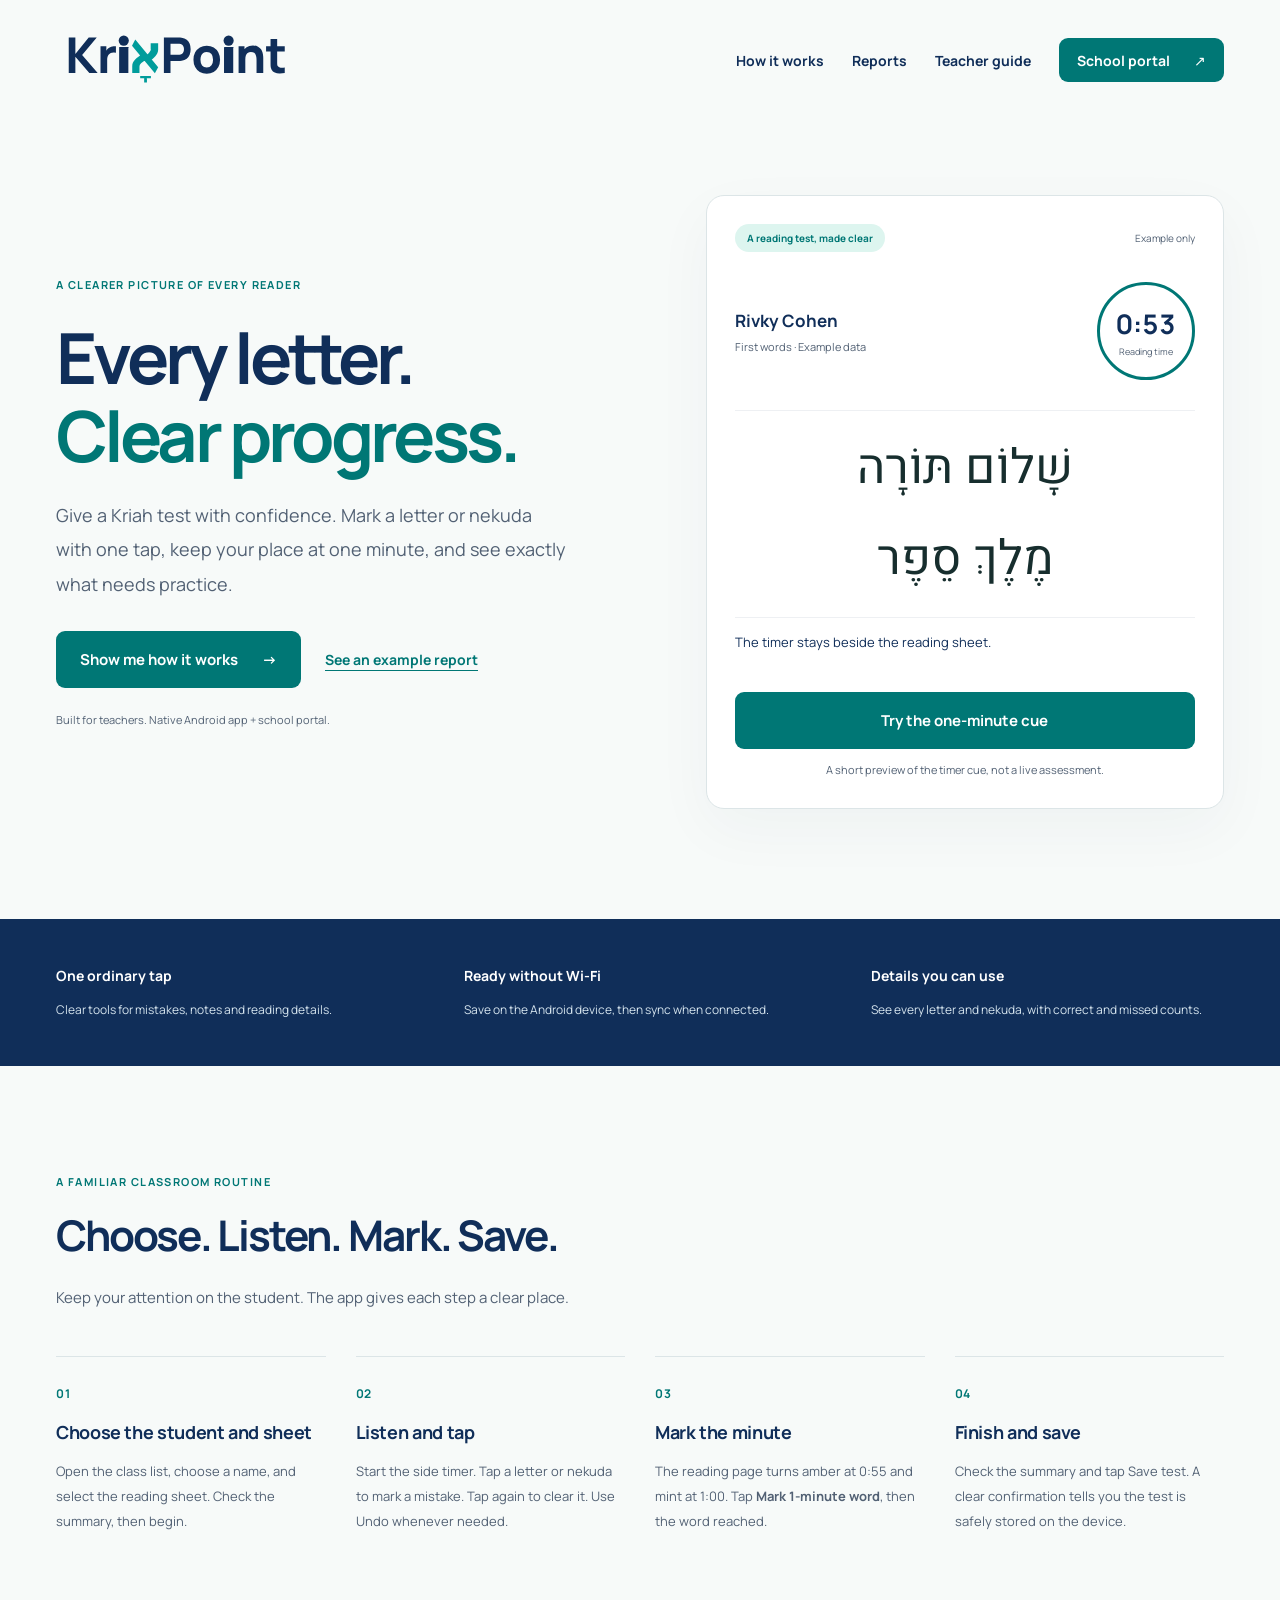
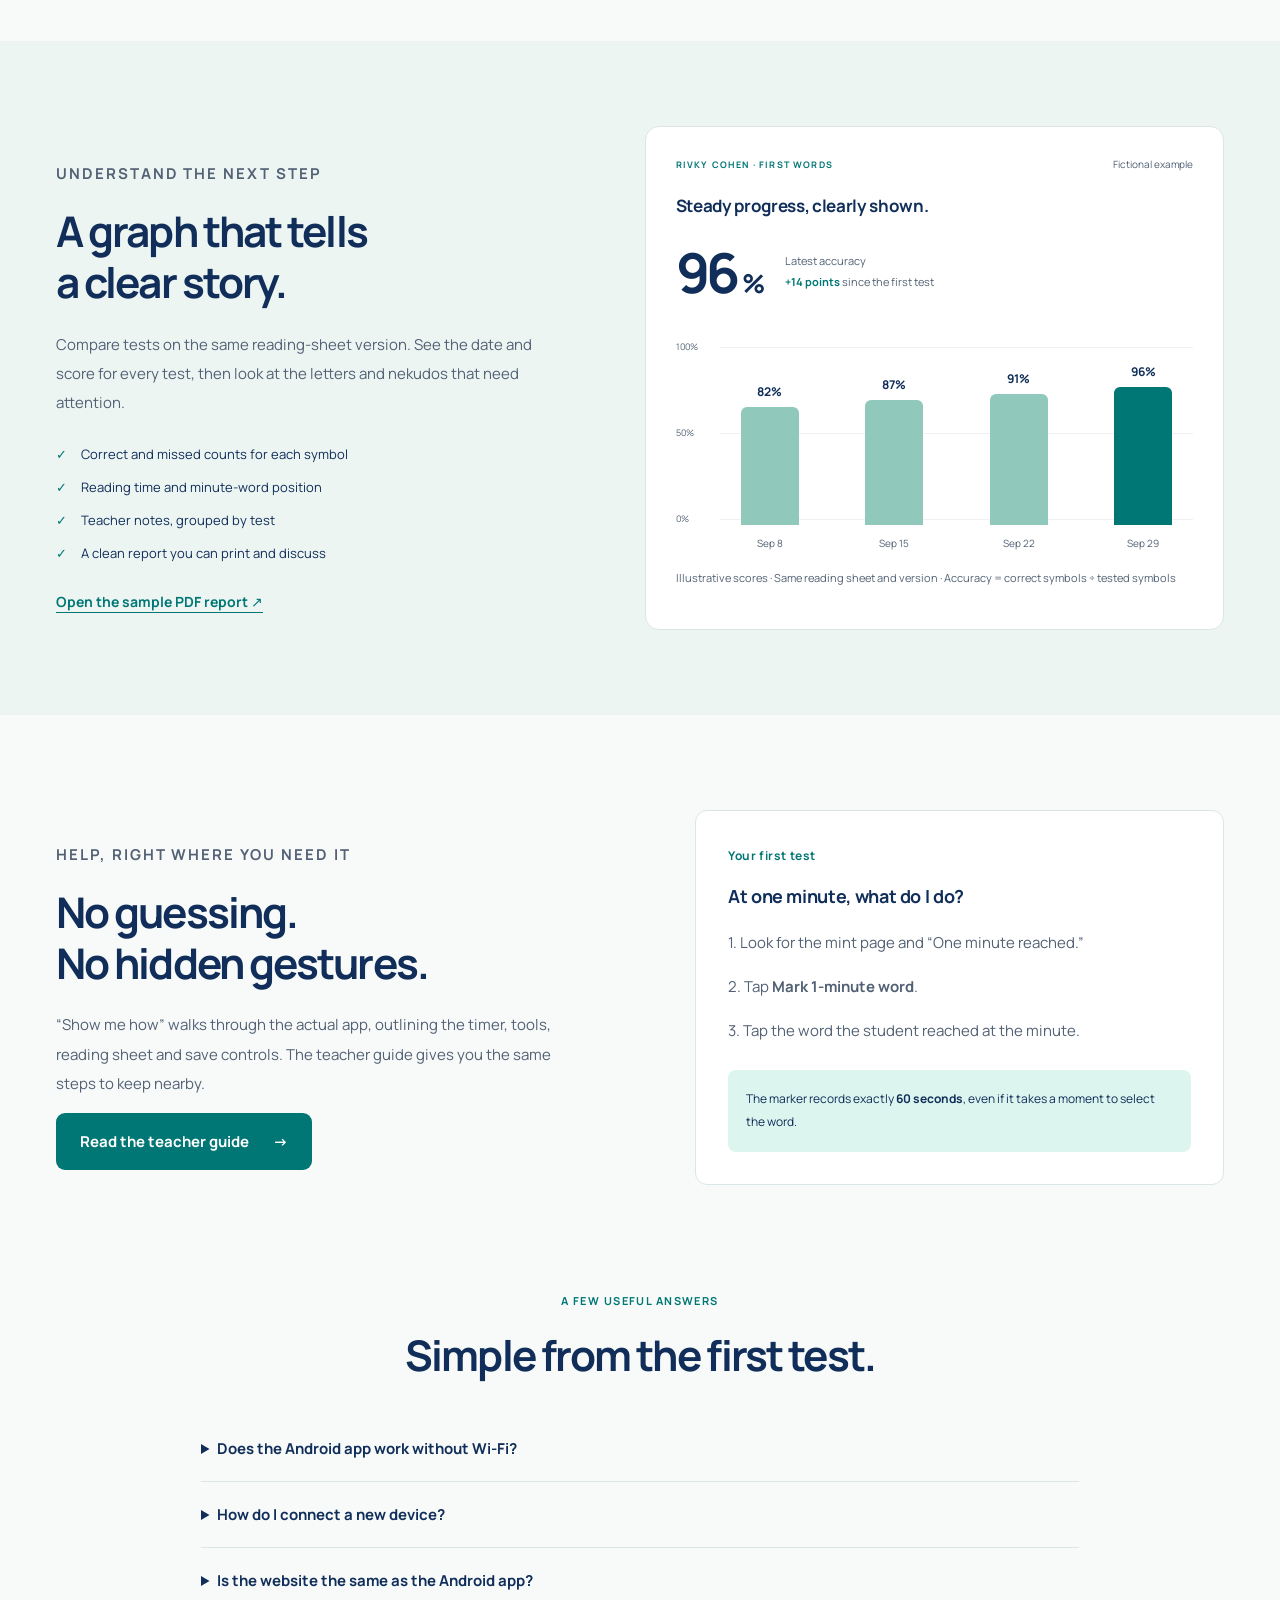
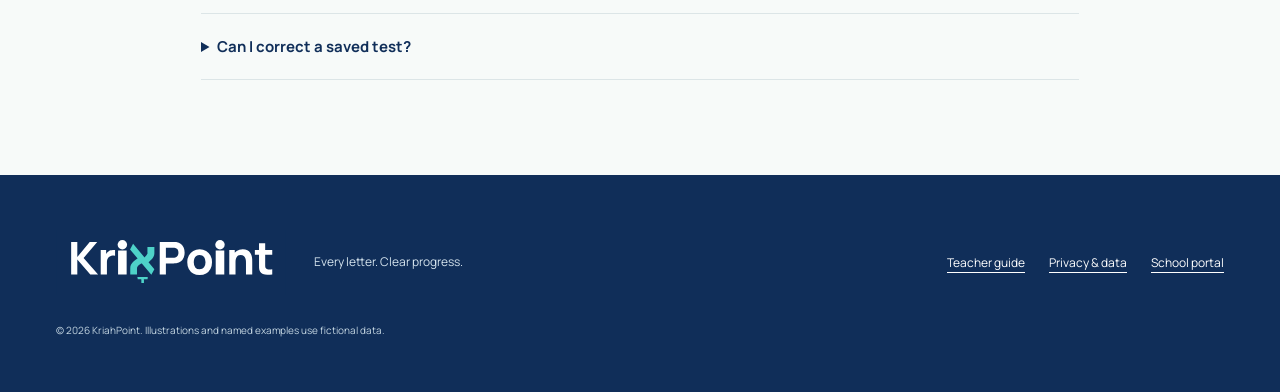
==== index.html @ 3f29a815 "Publish KriahPoint website, teacher guide and fictional report examples" ====
<!doctype html>
<html lang="en">
  <head>
    <meta charset="utf-8" />
    <meta name="viewport" content="width=device-width, initial-scale=1" />
    <meta name="theme-color" content="#102E59" />
    <meta
      name="description"
      content="KriahPoint helps teachers give clear Hebrew reading assessments, record each letter and nekuda, and see every student's progress."
    />
    <link rel="canonical" href="https://kriahpoint.com/" />
    <link rel="icon" href="/brand/favicon.ico" type="image/x-icon" />
    <link rel="stylesheet" href="/site.css" />
    <title>KriahPoint — Every letter. Clear progress.</title>
  </head>
  <body>
    <a class="skip" href="#main">Skip to content</a>
    <header class="nav wrap">
      <a href="/" aria-label="KriahPoint home"
        ><img
          class="logo"
          src="/brand/kriahpoint-primary.svg"
          alt="KriahPoint"
          width="240"
          height="68"
      /></a>
      <nav aria-label="Main navigation">
        <a href="#how-it-works">How it works</a><a href="#reports">Reports</a
        ><a href="/guide/">Teacher guide</a
        ><a class="button small" href="/portal/">School portal <span aria-hidden="true">↗</span></a>
      </nav>
    </header>
    <main id="main">
      <section class="hero wrap">
        <div class="hero-copy">
          <p class="eyebrow">A clearer picture of every reader</p>
          <h1>Every letter.<br /><span>Clear progress.</span></h1>
          <p class="intro">
            Give a Kriah test with confidence. Mark a letter or nekuda with one tap, keep your place
            at one minute, and see exactly what needs practice.
          </p>
          <div class="actions">
            <a class="button" href="/guide/"
              >Show me how it works <span aria-hidden="true">→</span></a
            ><a class="quiet" href="#reports">See an example report</a>
          </div>
          <p class="fine">Built for teachers. Native Android app + school portal.</p>
        </div>
        <div class="reading-card" id="reading-demo">
          <div class="card-top">
            <span class="pill">A reading test, made clear</span
            ><span class="example">Example only</span>
          </div>
          <div class="reader">
            <div><strong>Rivky Cohen</strong><span>First words · Example data</span></div>
            <div class="demo-clock">
              <strong id="clock">0:53</strong><span id="clock-label">Reading time</span>
            </div>
          </div>
          <div class="hebrew" lang="he" dir="rtl">שָׁלוֹם תּוֹרָה<br />מֶלֶךְ סֵפֶר</div>
          <p class="demo-instruction" id="cue">The timer stays beside the reading sheet.</p>
          <button class="button" id="try-cue" type="button">Try the one-minute cue</button>
          <p class="fine">A short preview of the timer cue, not a live assessment.</p>
        </div>
      </section>
      <section class="assurances">
        <div class="wrap assurance-grid">
          <p>
            <strong>One ordinary tap</strong
            ><span>Clear tools for mistakes, notes and reading details.</span>
          </p>
          <p>
            <strong>Ready without Wi-Fi</strong
            ><span>Save on the Android device, then sync when connected.</span>
          </p>
          <p>
            <strong>Details you can use</strong
            ><span>See every letter and nekuda, with correct and missed counts.</span>
          </p>
        </div>
      </section>
      <section id="how-it-works" class="section wrap">
        <div class="section-heading">
          <p class="eyebrow">A familiar classroom routine</p>
          <h2>Choose. Listen. Mark. Save.</h2>
          <p>Keep your attention on the student. The app gives each step a clear place.</p>
        </div>
        <div class="steps">
          <article>
            <span class="number">01</span>
            <h3>Choose the student and sheet</h3>
            <p>
              Open the class list, choose a name, and select the reading sheet. Check the summary,
              then begin.
            </p>
          </article>
          <article>
            <span class="number">02</span>
            <h3>Listen and tap</h3>
            <p>
              Start the side timer. Tap a letter or nekuda to mark a mistake. Tap again to clear it.
              Use Undo whenever needed.
            </p>
          </article>
          <article>
            <span class="number">03</span>
            <h3>Mark the minute</h3>
            <p>
              The reading page turns amber at 0:55 and mint at 1:00. Tap
              <strong>Mark 1-minute word</strong>, then the word reached.
            </p>
          </article>
          <article>
            <span class="number">04</span>
            <h3>Finish and save</h3>
            <p>
              Check the summary and tap Save test. A clear confirmation tells you the test is safely
              stored on the device.
            </p>
          </article>
        </div>
      </section>
      <section id="reports" class="report-section">
        <div class="wrap report-grid">
          <div>
            <p class="eyebrow">Understand the next step</p>
            <h2>A graph that tells<br />a clear story.</h2>
            <p>
              Compare tests on the same reading-sheet version. See the date and score for every
              test, then look at the letters and nekudos that need attention.
            </p>
            <ul class="checks">
              <li>Correct and missed counts for each symbol</li>
              <li>Reading time and minute-word position</li>
              <li>Teacher notes, grouped by test</li>
              <li>A clean report you can print and discuss</li>
            </ul>
            <a class="quiet" href="/sample-report.pdf"
              >Open the sample PDF report <span aria-hidden="true">↗</span></a
            >
          </div>
          <div class="report-card">
            <div class="card-top">
              <span class="eyebrow">Rivky Cohen · First words</span
              ><span class="example">Fictional example</span>
            </div>
            <h3>Steady progress, clearly shown.</h3>
            <div class="score-line">
              <strong>96<span>%</span></strong>
              <p>Latest accuracy<br /><b>+14 points</b> since the first test</p>
            </div>
            <div
              class="chart"
              role="img"
              aria-label="Example accuracy on the same sheet: September 8, 82 percent; September 15, 87 percent; September 22, 91 percent; September 29, 96 percent."
            >
              <div class="chart-grid"><span>100%</span><span>50%</span><span>0%</span></div>
              <div class="bars">
                <div><b>82%</b><i style="--value: 82%"></i><span>Sep 8</span></div>
                <div><b>87%</b><i style="--value: 87%"></i><span>Sep 15</span></div>
                <div><b>91%</b><i style="--value: 91%"></i><span>Sep 22</span></div>
                <div><b>96%</b><i style="--value: 96%"></i><span>Sep 29</span></div>
              </div>
            </div>
            <p class="fine">
              Illustrative scores · Same reading sheet and version · Accuracy = correct symbols ÷
              tested symbols
            </p>
          </div>
        </div>
      </section>
      <section class="section wrap support-grid">
        <div>
          <p class="eyebrow">Help, right where you need it</p>
          <h2>No guessing.<br />No hidden gestures.</h2>
          <p>
            “Show me how” walks through the actual app, outlining the timer, tools, reading sheet
            and save controls. The teacher guide gives you the same steps to keep nearby.
          </p>
          <a class="button" href="/guide/"
            >Read the teacher guide <span aria-hidden="true">→</span></a
          >
        </div>
        <div class="help-card">
          <span class="number">Your first test</span>
          <h3>At one minute, what do I do?</h3>
          <p>1. Look for the mint page and “One minute reached.”</p>
          <p>2. Tap <strong>Mark 1-minute word</strong>.</p>
          <p>3. Tap the word the student reached at the minute.</p>
          <div class="note">
            The marker records exactly <strong>60 seconds</strong>, even if it takes a moment to
            select the word.
          </div>
        </div>
      </section>
      <section class="faq section wrap">
        <div class="section-heading">
          <p class="eyebrow">A few useful answers</p>
          <h2>Simple from the first test.</h2>
        </div>
        <details>
          <summary>Does the Android app work without Wi-Fi?</summary>
          <p>
            After a device has connected and downloaded its school catalog, reading tests can be
            saved locally without Wi-Fi. Saved work is kept until the server acknowledges a
            successful upload.
          </p>
        </details>
        <details>
          <summary>How do I connect a new device?</summary>
          <p>
            Your school administrator creates an eight-digit code in the portal. Enter the school
            server address and those eight numbers in the app. The code works once and expires after
            ten minutes.
          </p>
        </details>
        <details>
          <summary>Is the website the same as the Android app?</summary>
          <p>
            The native Android app is for giving reading assessments. The school portal is for
            preparing sheets, managing classes and reviewing results. The short preview above only
            demonstrates the timer cue.
          </p>
        </details>
        <details>
          <summary>Can I correct a saved test?</summary>
          <p>
            Yes. Open Saved tests, choose the reading, and use Correct this test with your teacher
            PIN. The original remains protected; the correction is saved as a revision.
          </p>
        </details>
      </section>
    </main>
    <footer class="footer">
      <div class="wrap">
        <img src="/brand/kriahpoint-on-navy.svg" alt="KriahPoint" width="230" height="65" />
        <p>Every letter. Clear progress.</p>
        <nav aria-label="Footer">
          <a href="/guide/">Teacher guide</a><a href="/privacy/">Privacy &amp; data</a
          ><a href="/portal/">School portal</a>
        </nav>
        <small>© 2026 KriahPoint. Illustrations and named examples use fictional data.</small>
      </div>
    </footer>
    <script src="/site.js" defer></script>
  </body>
</html>
---- site.css ----
@font-face {
  font-family: Manrope;
  src: url('/brand/Manrope-700.ttf') format('truetype');
  font-weight: 600 800;
  font-display: swap;
}
@font-face {
  font-family: Manrope;
  src: url('/brand/Manrope-400.ttf') format('truetype');
  font-weight: 400;
  font-display: swap;
}
@font-face {
  font-family: Heebo;
  src: url('/brand/Heebo-400.ttf') format('truetype');
  font-weight: 400;
  font-display: swap;
}
:root {
  --navy: #102e59;
  --teal: #007775;
  --mint: #ddf5ef;
  --cloud: #f7faf9;
  --slate: #526174;
  --line: #dce5e7;
  color: var(--navy);
  font-family: Manrope, Arial, sans-serif;
  font-synthesis: none;
  scroll-behavior: smooth;
}
* {
  box-sizing: border-box;
}
body {
  margin: 0;
  background: var(--cloud);
}
a {
  color: inherit;
  text-underline-offset: 5px;
}
button {
  font: inherit;
}
button,
a,
summary {
  -webkit-tap-highlight-color: transparent;
}
a:focus-visible,
button:focus-visible,
summary:focus-visible {
  outline: 3px solid #b98000;
  outline-offset: 5px;
}
.wrap {
  max-width: 1240px;
  padding-left: 36px;
  padding-right: 36px;
  margin: auto;
}
.nav {
  display: flex;
  align-items: center;
  justify-content: space-between;
  gap: 28px;
  min-height: 120px;
}
.logo {
  display: block;
  width: 240px;
  height: auto;
}
.nav nav {
  display: flex;
  gap: 28px;
  align-items: center;
}
.nav a {
  text-decoration: none;
  font-size: 14px;
  font-weight: 650;
}
.button {
  display: inline-flex;
  align-items: center;
  justify-content: center;
  gap: 24px;
  padding: 18px 24px;
  background: var(--teal);
  color: white;
  border: 0;
  border-radius: 9px;
  font-size: 15px;
  font-weight: 700;
  text-decoration: none;
  cursor: pointer;
  min-height: 52px;
}
.button:hover {
  background: #005f5d;
}
.button:disabled {
  opacity: 0.65;
  cursor: wait;
}
.button.small {
  padding: 12px 18px;
  min-height: 44px;
}
.skip {
  position: absolute;
  left: 20px;
  top: -70px;
  background: var(--navy);
  color: white;
  z-index: 10;
  padding: 14px;
}
.skip:focus {
  top: 10px;
}
.hero {
  display: grid;
  grid-template-columns: 1.1fr 1fr;
  gap: 80px;
  align-items: center;
  padding-top: 75px;
  padding-bottom: 110px;
}
.eyebrow {
  text-transform: uppercase;
  letter-spacing: 0.13em;
  font-size: 11px;
  font-weight: 800;
  color: var(--teal);
}
h1 {
  font-size: clamp(48px, 5.5vw, 76px);
  line-height: 1.1;
  letter-spacing: -0.055em;
  font-weight: 700;
  margin: 24px 0;
}
h1 span {
  color: var(--teal);
}
.intro {
  font-size: 18px;
  line-height: 1.9;
  max-width: 510px;
  color: var(--slate);
}
.actions {
  display: flex;
  flex-wrap: wrap;
  align-items: center;
  gap: 24px;
  margin: 30px 0 22px;
}
.quiet {
  color: var(--teal);
  font-size: 14px;
  font-weight: 750;
}
.fine {
  font-size: 11px !important;
  color: var(--slate);
  line-height: 1.8 !important;
}
.reading-card {
  background: white;
  padding: 28px;
  border: 1px solid var(--line);
  border-radius: 18px;
  box-shadow: 0 20px 60px #102e590a;
  transition: background 0.4s;
}
.reading-card.amber {
  background: #ffe5a0;
}
.reading-card.mint {
  background: var(--mint);
}
.card-top {
  display: flex;
  align-items: center;
  justify-content: space-between;
  gap: 12px;
}
.pill {
  background: var(--mint);
  border-radius: 20px;
  color: var(--teal);
  padding: 7px 12px;
  font-size: 10px;
  font-weight: 800;
}
.example {
  font-size: 10px;
  color: var(--slate);
}
.reader {
  display: flex;
  align-items: center;
  justify-content: space-between;
  margin: 30px 0;
}
.reader strong,
.reader span {
  display: block;
}
.reader strong {
  font-size: 17px;
}
.reader span {
  font-size: 11px;
  color: var(--slate);
  margin-top: 7px;
}
.demo-clock {
  text-align: center;
  border: 3px solid var(--teal);
  border-radius: 50%;
  width: 98px;
  height: 98px;
  display: flex;
  align-items: center;
  justify-content: center;
  flex-direction: column;
  flex-shrink: 0;
}
.demo-clock strong {
  font-size: 27px;
  font-variant-numeric: tabular-nums;
}
.demo-clock span {
  font-size: 9px;
  max-width: 85px;
  margin-top: 3px;
}
.hebrew {
  font-family: Heebo, serif;
  text-align: center;
  font-size: 48px;
  line-height: 1.9;
  border-top: 1px solid #102e5912;
  border-bottom: 1px solid #102e5912;
  padding: 12px 0;
  color: #172e2e;
}
.demo-instruction {
  font-size: 13px;
  line-height: 1.8;
  min-height: 48px;
}
.reading-card .button {
  width: 100%;
}
.reading-card > .fine {
  margin-bottom: 0;
  text-align: center;
}
.assurances {
  background: var(--navy);
  color: white;
}
.assurance-grid {
  display: grid;
  grid-template-columns: repeat(3, 1fr);
  gap: 55px;
  padding-top: 28px;
  padding-bottom: 28px;
}
.assurance-grid strong,
.assurance-grid span {
  display: block;
}
.assurance-grid strong {
  font-size: 14px;
  margin-bottom: 9px;
}
.assurance-grid span {
  font-size: 12px;
  line-height: 1.9;
  color: #d4e3ed;
}
.section {
  padding-top: 95px;
  padding-bottom: 95px;
}
.section-heading {
  max-width: 650px;
  margin-bottom: 44px;
}
h2 {
  font-size: clamp(32px, 3.3vw, 44px);
  letter-spacing: -0.045em;
  line-height: 1.2;
  font-weight: 650;
  margin: 18px 0 22px;
}
h3 {
  font-size: 18px;
  line-height: 1.5;
  letter-spacing: -0.02em;
}
p {
  line-height: 1.9;
}
.section-heading > p:last-child,
.report-grid > div > p,
.support-grid > div > p {
  font-size: 15px;
  color: var(--slate);
  line-height: 1.95;
}
.steps {
  display: grid;
  grid-template-columns: repeat(4, 1fr);
  gap: 30px;
}
.number {
  font-size: 12px;
  font-weight: 800;
  letter-spacing: 0.05em;
  color: var(--teal);
}
.steps article {
  border-top: 1px solid var(--line);
  padding-top: 24px;
}
.steps h3 {
  margin: 16px 0 10px;
}
.steps p {
  font-size: 13px;
  color: var(--slate);
  line-height: 1.9;
}
.report-section {
  background: #edf5f3;
  padding: 85px 0;
}
.report-grid {
  display: grid;
  grid-template-columns: 1fr 1.15fr;
  gap: 85px;
  align-items: center;
}
.checks {
  padding: 0;
  list-style: none;
  margin: 28px 0;
}
.checks li {
  font-size: 13px;
  margin: 15px 0;
  padding-left: 25px;
  position: relative;
}
.checks li:before {
  content: '✓';
  position: absolute;
  left: 0;
  color: var(--teal);
  font-weight: 800;
}
.report-card {
  padding: 30px;
  border: 1px solid var(--line);
  border-radius: 14px;
  background: white;
}
.report-card .eyebrow {
  font-size: 9px;
}
.report-card h3 {
  font-size: 17px;
  margin: 22px 0 15px;
}
.score-line {
  display: flex;
  align-items: center;
  gap: 23px;
}
.score-line > strong {
  font-size: 55px;
  letter-spacing: -0.06em;
  font-weight: 750;
}
.score-line > strong > span {
  font-size: 26px;
  margin-left: 5px;
}
.score-line p {
  font-size: 11px;
  color: var(--slate);
  line-height: 1.9;
}
.score-line b {
  color: var(--teal);
}
.chart {
  position: relative;
  height: 210px;
  margin: 30px 0 18px;
  padding-left: 44px;
}
.chart-grid {
  position: absolute;
  inset: 0 0 25px 0;
  display: flex;
  justify-content: space-between;
  flex-direction: column;
  font-size: 9px;
  color: var(--slate);
}
.chart-grid span {
  position: relative;
}
.chart-grid span:after {
  content: '';
  position: absolute;
  left: 44px;
  right: 0;
  top: 7px;
  border-top: 1px solid #edf1f2;
}
.bars {
  display: grid;
  grid-template-columns: repeat(4, 1fr);
  gap: 25px;
  align-items: end;
  position: relative;
  height: 100%;
}
.bars > div {
  height: 100%;
  display: flex;
  flex-direction: column;
  justify-content: flex-end;
  align-items: center;
  position: relative;
  padding-top: 18px;
  padding-bottom: 25px;
}
.bars i {
  background: #91c8bc;
  display: block;
  height: calc(var(--value) * 0.86);
  width: 100%;
  max-width: 58px;
  border-radius: 6px 6px 0 0;
  min-height: 20px;
}
.bars > div:last-child i {
  background: var(--teal);
}
.bars b {
  font-size: 12px;
  margin-bottom: 7px;
}
.bars span {
  position: absolute;
  bottom: 0;
  font-size: 10px;
  white-space: nowrap;
  color: var(--slate);
}
.support-grid {
  display: grid;
  grid-template-columns: 1fr 1fr;
  gap: 110px;
  align-items: center;
}
.help-card {
  background: white;
  border: 1px solid var(--line);
  border-radius: 12px;
  padding: 32px;
}
.help-card p {
  font-size: 13px;
}
.note {
  background: var(--mint);
  padding: 18px;
  border-radius: 8px;
  line-height: 1.9;
  font-size: 12px;
  margin-top: 25px;
}
.faq {
  padding-top: 0;
  max-width: 950px;
}
.faq .section-heading {
  text-align: center;
  margin: 0 auto 35px;
}
details {
  border-bottom: 1px solid var(--line);
  padding: 22px 0;
}
summary {
  cursor: pointer;
  font-size: 15px;
  font-weight: 700;
}
details p {
  font-size: 14px;
  color: var(--slate);
  max-width: 740px;
}
.footer {
  background: var(--navy);
  color: white;
  padding: 55px 0;
}
.footer > .wrap {
  display: flex;
  align-items: center;
  flex-wrap: wrap;
  gap: 28px;
}
.footer img {
  width: 230px;
  height: auto;
}
.footer p {
  font-size: 12px;
  color: #d4e3ed;
}
.footer nav {
  margin-left: auto;
  display: flex;
  gap: 24px;
  font-size: 12px;
}
.footer small {
  font-size: 10px;
  color: #c3d5e1;
  flex-basis: 100%;
}
.document {
  max-width: 850px;
  margin: auto;
  padding: 45px 30px 90px;
}
.document h1 {
  font-size: 48px;
}
.document h2 {
  font-size: 28px;
  margin-top: 40px;
}
.document p,
.document li {
  color: var(--slate);
  line-height: 1.95;
  font-size: 15px;
}
.document .back {
  font-size: 13px;
  color: var(--teal);
}
.document ol {
  padding-left: 25px;
}
.document li {
  padding: 6px 0;
}
.status {
  padding: 22px;
  border: 1px solid #e4d5a8;
  border-radius: 10px;
  background: #fff8df;
  color: var(--navy);
  line-height: 1.8;
  margin: 25px 0;
}
@media (max-width: 1000px) {
  .hero {
    gap: 35px;
  }
  .nav nav {
    gap: 18px;
  }
  .nav a {
    font-size: 12px;
  }
  .nav .logo {
    width: 210px;
  }
  .report-grid {
    gap: 40px;
  }
  .support-grid {
    gap: 50px;
  }
  .steps {
    gap: 20px;
  }
  .bars {
    gap: 15px;
  }
}
@media (max-width: 760px) {
  .wrap {
    padding-left: 22px;
    padding-right: 22px;
  }
  .nav {
    flex-wrap: wrap;
    justify-content: center;
    gap: 16px;
    padding-top: 24px;
    padding-bottom: 20px;
  }
  .nav nav {
    flex-wrap: wrap;
    justify-content: center;
    gap: 18px;
  }
  .nav .logo {
    width: 220px;
  }
  .nav a {
    font-size: 12px;
  }
  .hero {
    grid-template-columns: 1fr;
    padding-top: 35px;
    padding-bottom: 55px;
    gap: 40px;
  }
  .intro {
    font-size: 16px;
  }
  .hero h1 {
    font-size: 58px;
  }
  .reading-card {
    max-width: 500px;
    width: 100%;
    margin: auto;
  }
  .actions {
    gap: 18px;
  }
  .assurance-grid {
    grid-template-columns: 1fr;
    gap: 5px;
    padding-top: 18px;
    padding-bottom: 18px;
  }
  .assurance-grid p {
    margin: 12px 0;
  }
  .assurance-grid strong {
    margin-bottom: 3px;
  }
  .section {
    padding-top: 60px;
    padding-bottom: 60px;
  }
  .steps {
    grid-template-columns: 1fr 1fr;
    gap: 24px;
  }
  .report-grid,
  .support-grid {
    grid-template-columns: 1fr;
    gap: 35px;
  }
  .report-section {
    padding: 50px 0;
  }
  .report-card {
    padding: 24px;
  }
  .score-line > strong {
    font-size: 49px;
  }
  .chart {
    height: 200px;
  }
  .card-top {
    gap: 8px;
  }
  .footer nav {
    margin-left: 0;
  }
  .footer > .wrap {
    gap: 18px;
  }
  .footer p {
    margin: 0;
  }
  .document h1 {
    font-size: 39px;
  }
  .faq {
    padding-top: 0;
  }
}
@media (prefers-reduced-motion: reduce) {
  :root {
    scroll-behavior: auto;
  }
  .reading-card {
    transition: none;
  }
}
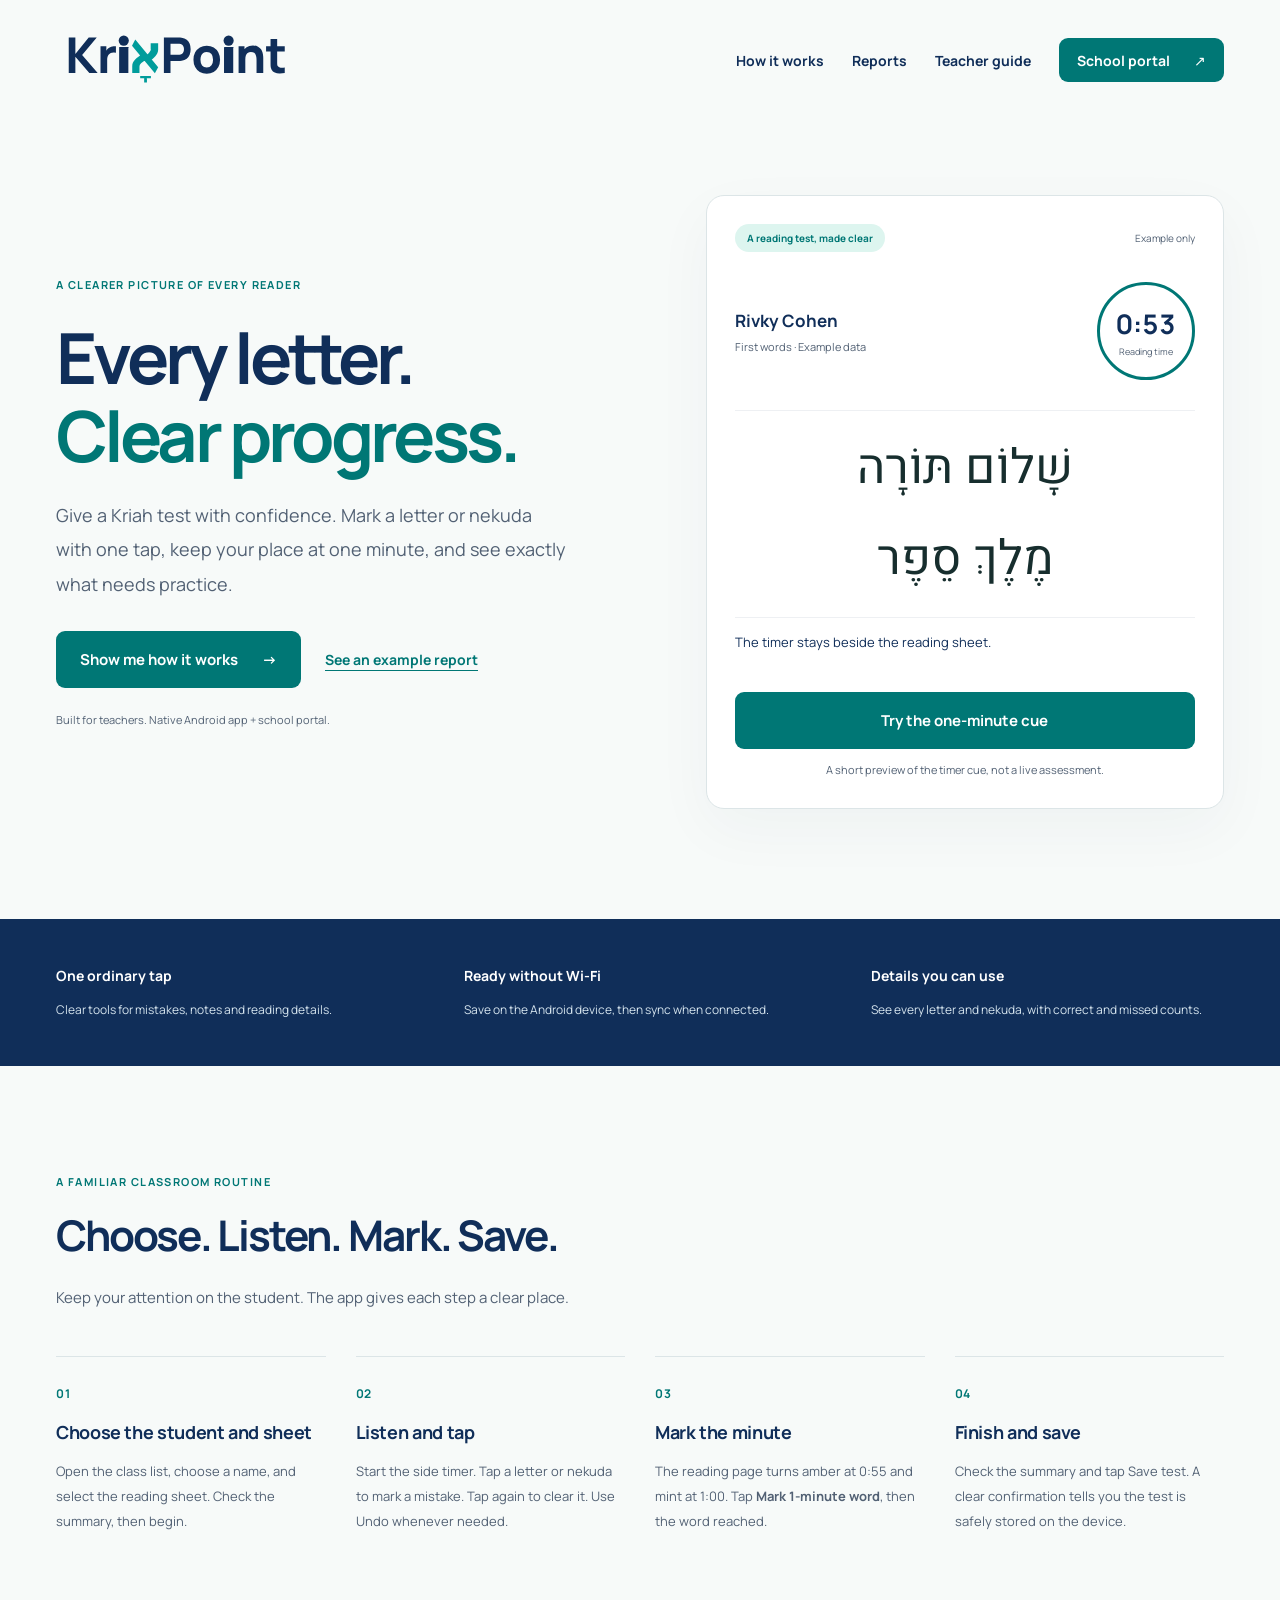
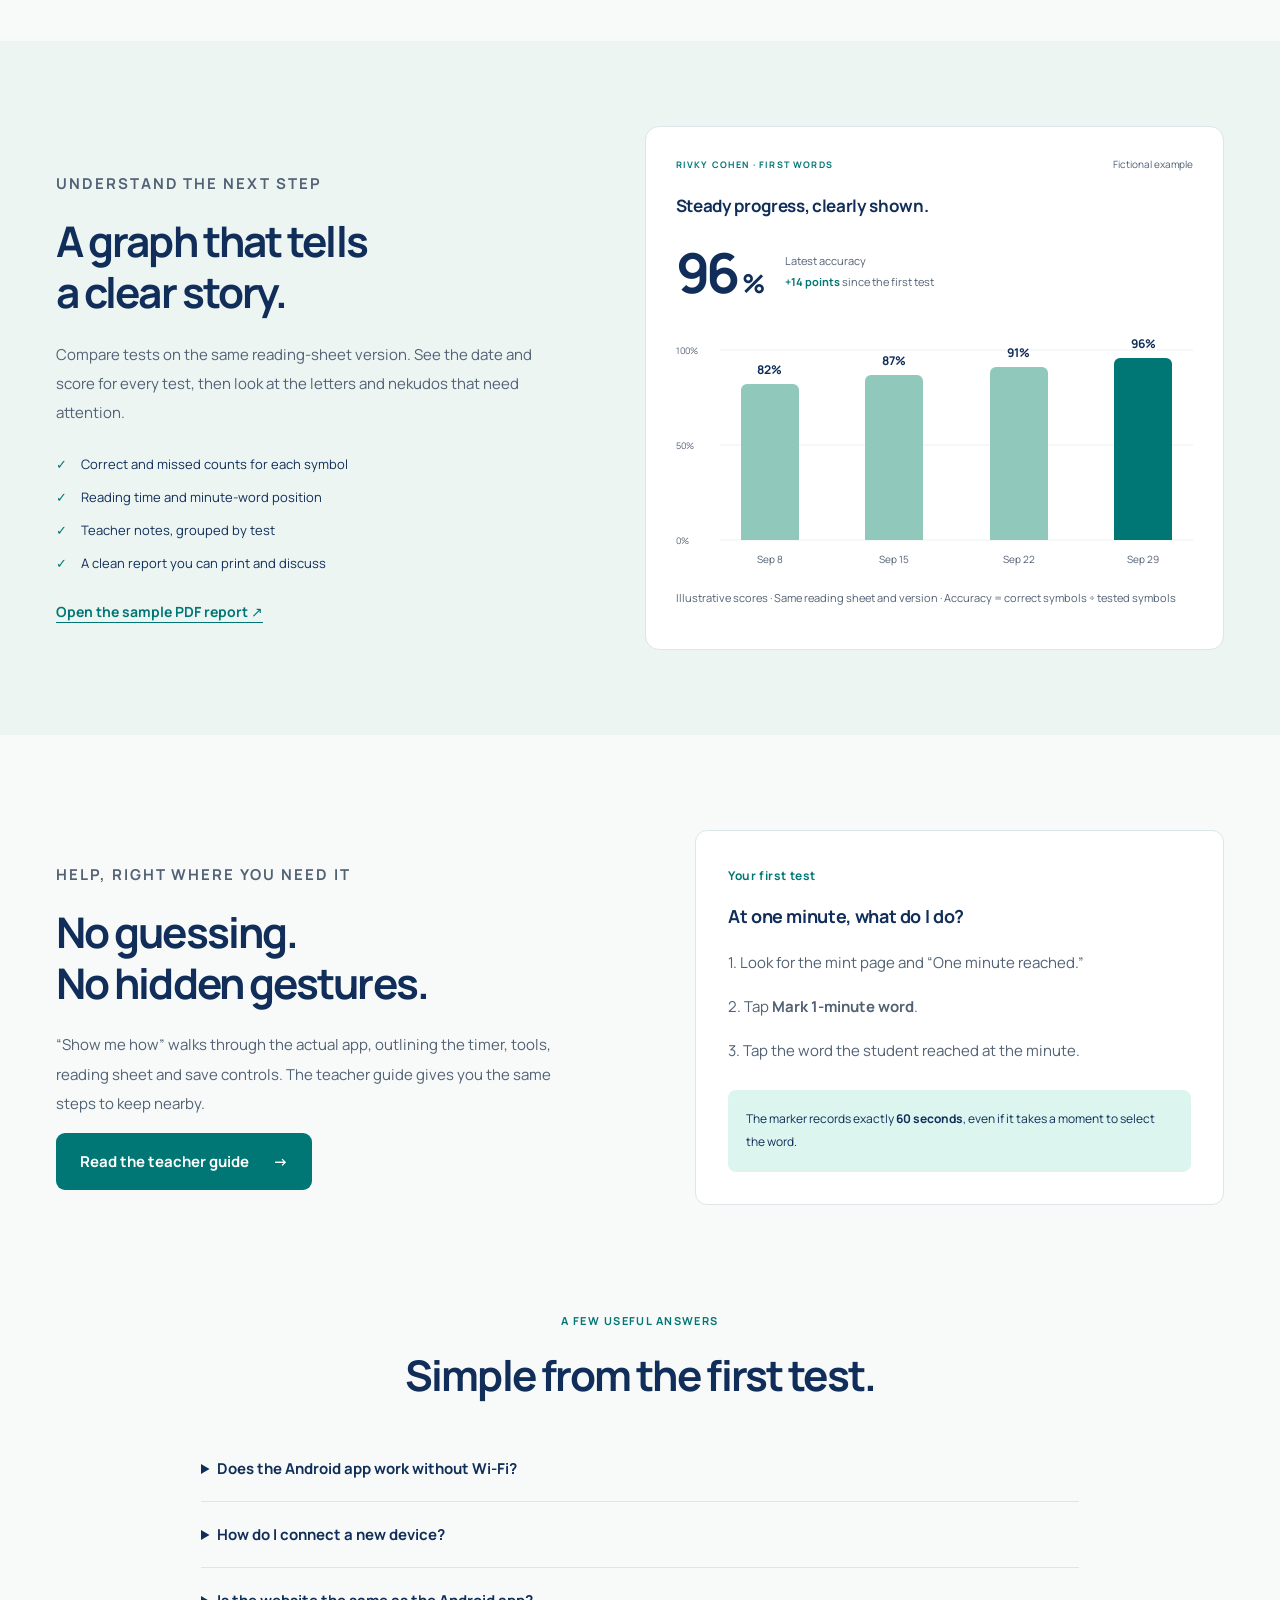
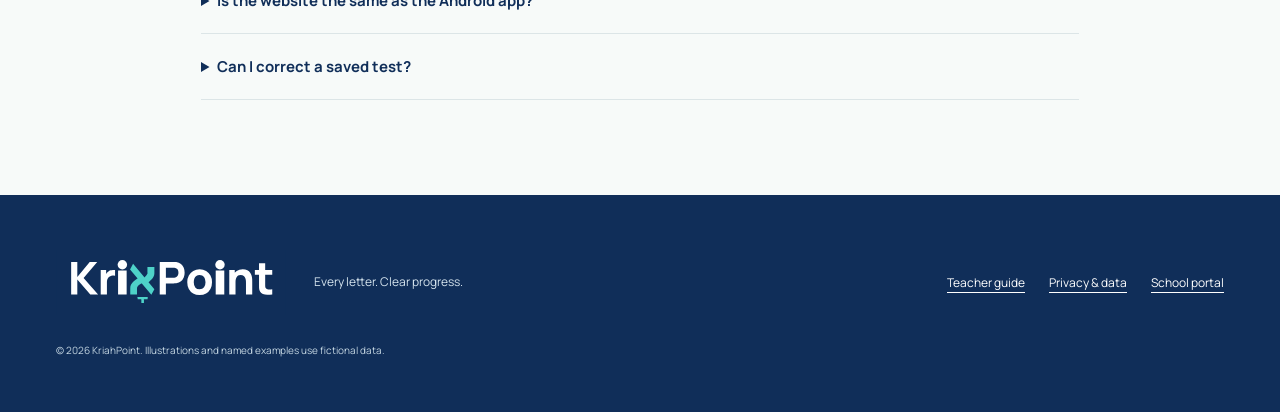
==== commit cedf6c42: "Update KriahPoint public website and teacher guide" ====
--- a/index.html
+++ b/index.html
@@ -1,6 +1,10 @@
 <!doctype html>
 <html lang="en">
   <head>
+    <meta
+      http-equiv="Content-Security-Policy"
+      content="default-src 'self'; script-src 'self'; style-src 'self' 'unsafe-inline'; font-src 'self'; img-src 'self' data:; object-src 'none'; base-uri 'self'; form-action 'self'"
+    />
     <meta charset="utf-8" />
     <meta name="viewport" content="width=device-width, initial-scale=1" />
     <meta name="theme-color" content="#102E59" />
@@ -156,10 +160,10 @@
             >
               <div class="chart-grid"><span>100%</span><span>50%</span><span>0%</span></div>
               <div class="bars">
-                <div><b>82%</b><i style="--value: 82%"></i><span>Sep 8</span></div>
-                <div><b>87%</b><i style="--value: 87%"></i><span>Sep 15</span></div>
-                <div><b>91%</b><i style="--value: 91%"></i><span>Sep 22</span></div>
-                <div><b>96%</b><i style="--value: 96%"></i><span>Sep 29</span></div>
+                <div style="--value: 82%"><b>82%</b><i></i><span>Sep 8</span></div>
+                <div style="--value: 87%"><b>87%</b><i></i><span>Sep 15</span></div>
+                <div style="--value: 91%"><b>91%</b><i></i><span>Sep 22</span></div>
+                <div style="--value: 96%"><b>96%</b><i></i><span>Sep 29</span></div>
               </div>
             </div>
             <p class="fine">
--- a/site.css
+++ b/site.css
@@ -713,3 +713,60 @@
     transition: none;
   }
 }
+
+/* Plot geometry: each bar's percentage uses the same 0?100% height as the axis. */
+.chart {
+  height: 220px;
+  margin-top: 40px;
+}
+.chart-grid {
+  inset: 0 0 auto 0;
+  height: 190px;
+  display: block;
+}
+.chart-grid span {
+  position: absolute;
+  left: 0;
+  width: 100%;
+  transform: translateY(-50%);
+}
+.chart-grid span:nth-child(1) {
+  top: 0;
+}
+.chart-grid span:nth-child(2) {
+  top: 50%;
+}
+.chart-grid span:nth-child(3) {
+  top: 100%;
+}
+.chart-grid span:after {
+  top: 50%;
+}
+.bars {
+  height: 190px;
+}
+.bars > div {
+  display: block;
+  padding: 0;
+}
+.bars i {
+  position: absolute;
+  bottom: 0;
+  left: 50%;
+  transform: translateX(-50%);
+  height: var(--value);
+}
+.bars b {
+  position: absolute;
+  bottom: calc(var(--value) + 6px);
+  left: 50%;
+  transform: translateX(-50%);
+  white-space: nowrap;
+  margin: 0;
+}
+.bars span {
+  top: calc(100% + 12px);
+  bottom: auto;
+  left: 50%;
+  transform: translateX(-50%);
+}
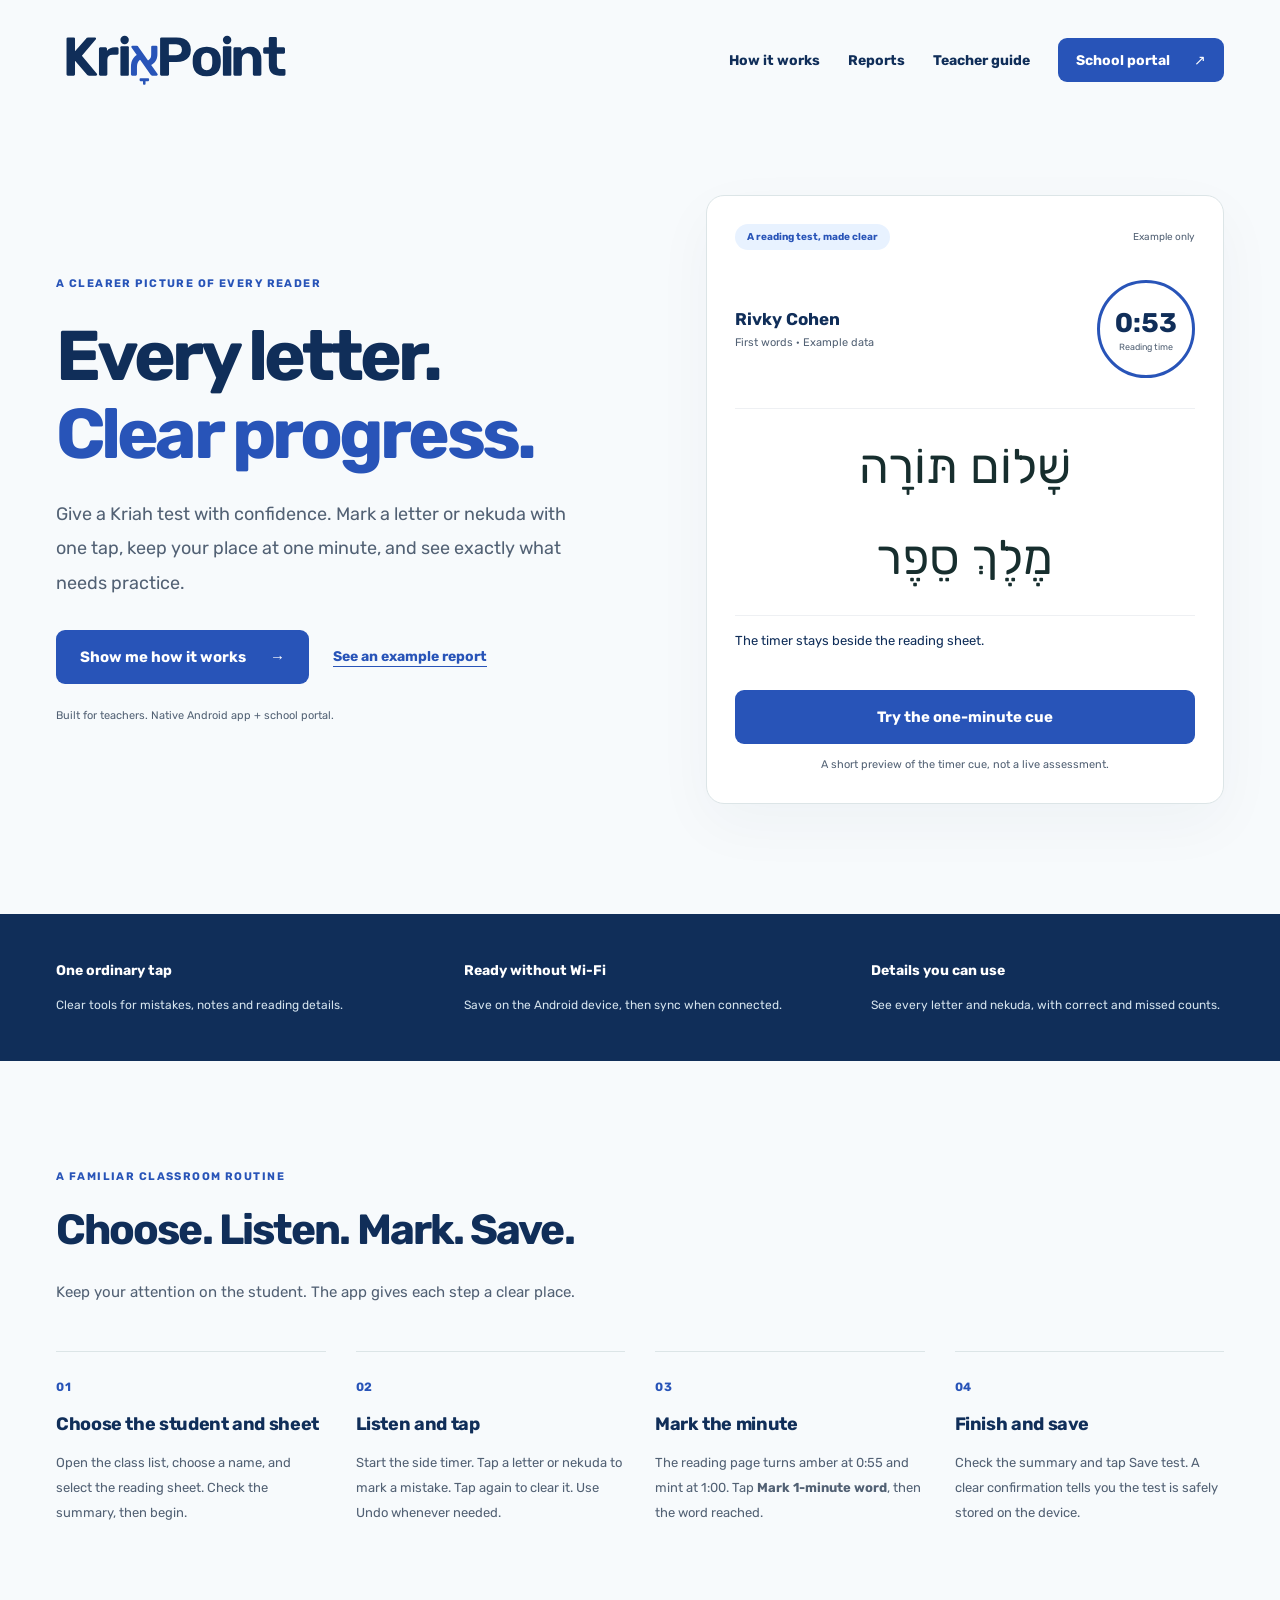
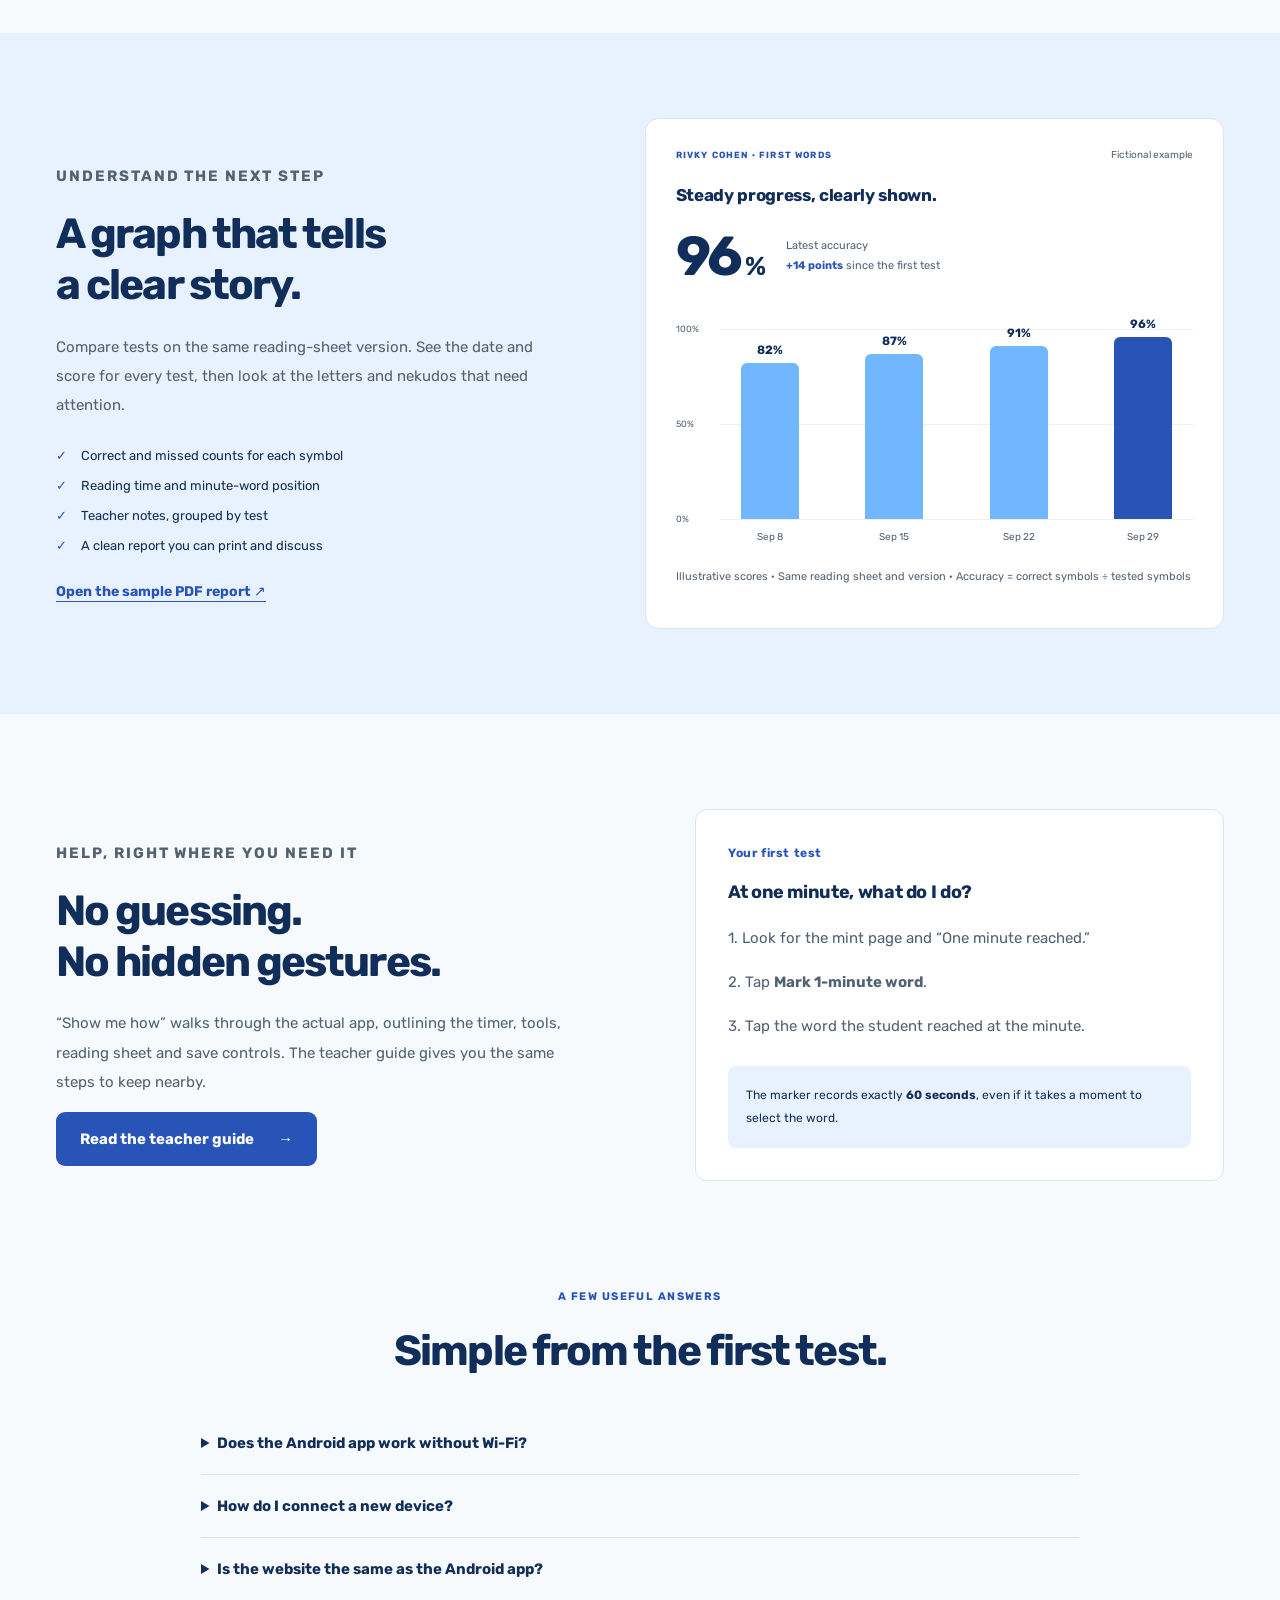
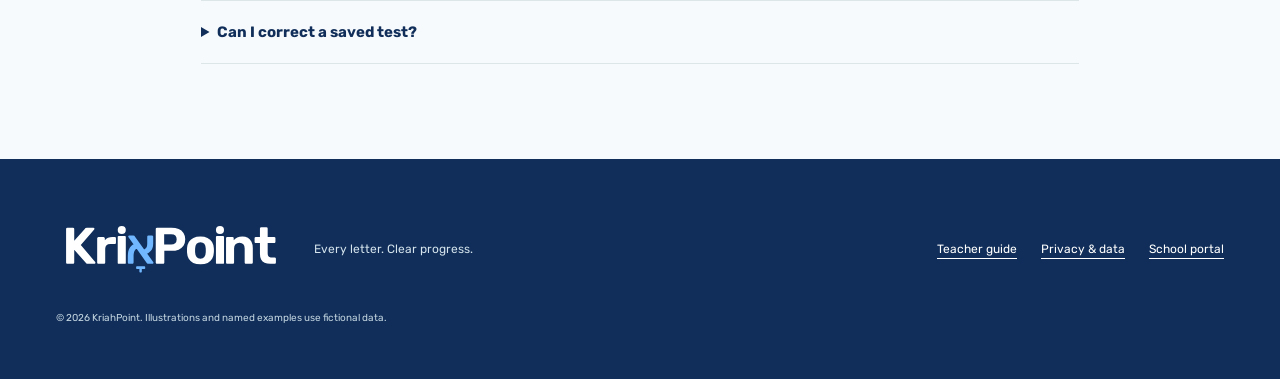
==== commit 5b9cb197: "Update KriahPoint public website and teacher guide" ====
--- a/index.html
+++ b/index.html
@@ -214,8 +214,8 @@
           <summary>How do I connect a new device?</summary>
           <p>
             Your school administrator creates an eight-digit code in the portal. Enter the school
-            server address and those eight numbers in the app. The code works once and expires after
-            ten minutes.
+            eight-number pairing code in the app. The school connection is automatic. The code works
+            once and expires after ten minutes.
           </p>
         </details>
         <details>
--- a/site.css
+++ b/site.css
@@ -1,30 +1,30 @@
 @font-face {
-  font-family: Manrope;
-  src: url('/brand/Manrope-700.ttf') format('truetype');
+  font-family: Rubik;
+  src: url('/brand/Rubik-700.ttf') format('truetype');
   font-weight: 600 800;
   font-display: swap;
 }
 @font-face {
-  font-family: Manrope;
-  src: url('/brand/Manrope-400.ttf') format('truetype');
+  font-family: Rubik;
+  src: url('/brand/Rubik-400.ttf') format('truetype');
   font-weight: 400;
   font-display: swap;
 }
 @font-face {
-  font-family: Heebo;
-  src: url('/brand/Heebo-400.ttf') format('truetype');
+  font-family: Rubik;
+  src: url('/brand/Rubik-400.ttf') format('truetype');
   font-weight: 400;
   font-display: swap;
 }
 :root {
   --navy: #102e59;
-  --teal: #007775;
-  --mint: #ddf5ef;
-  --cloud: #f7faf9;
+  --teal: #2854b8;
+  --mint: #e8f2ff;
+  --cloud: #f7fafc;
   --slate: #526174;
   --line: #dce5e7;
   color: var(--navy);
-  font-family: Manrope, Arial, sans-serif;
+  font-family: Rubik, Arial, sans-serif;
   font-synthesis: none;
   scroll-behavior: smooth;
 }
@@ -98,7 +98,7 @@
   min-height: 52px;
 }
 .button:hover {
-  background: #005f5d;
+  background: #1d4090;
 }
 .button:disabled {
   opacity: 0.65;
@@ -240,7 +240,7 @@
   margin-top: 3px;
 }
 .hebrew {
-  font-family: Heebo, serif;
+  font-family: Rubik, serif;
   text-align: center;
   font-size: 48px;
   line-height: 1.9;
@@ -339,7 +339,7 @@
   line-height: 1.9;
 }
 .report-section {
-  background: #edf5f3;
+  background: #e8f2ff;
   padding: 85px 0;
 }
 .report-grid {
@@ -446,7 +446,7 @@
   padding-bottom: 25px;
 }
 .bars i {
-  background: #91c8bc;
+  background: #70b7ff;
   display: block;
   height: calc(var(--value) * 0.86);
   width: 100%;
